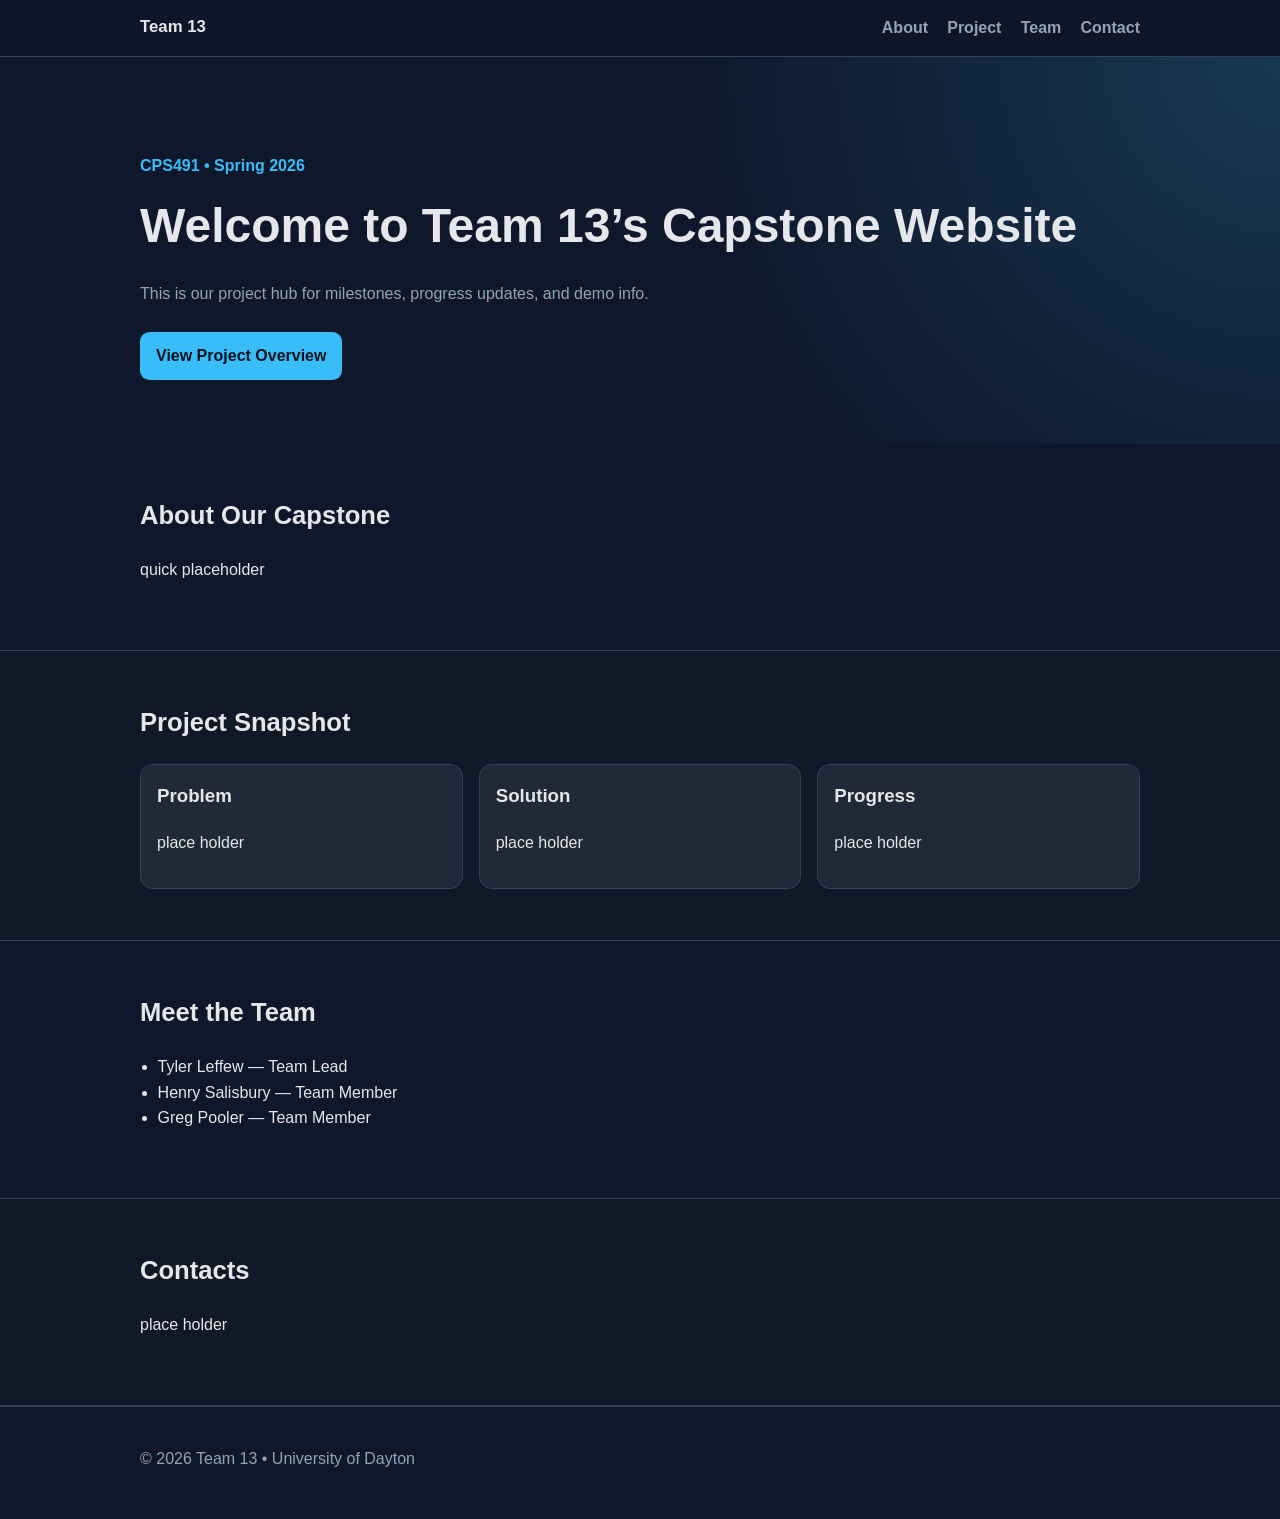
==== index.html @ 310ecde4 "Basic layout with placeholders" ====
<!doctype html>
<html lang="en">
  <head>
    <meta charset="UTF-8" />
    <meta name="viewport" content="width=device-width, initial-scale=1.0" />
    <title>Team 13 Capstone</title>
    <meta
      name="Society of Women Journalists Web App"
      content="Team 13 capstone project website"
    />
    <link rel="stylesheet" href="styles.css" />
  </head>
  <body>
    <header class="site-header">
      <div class="container nav-wrap">
        <a href="#home" class="brand">Team 13</a>
        <button
          class="nav-toggle"
          aria-label="Toggle navigation"
          aria-expanded="false"
        >
          ☰
        </button>
        <nav class="site-nav" id="site-nav">
          <a href="#about">About</a>
          <a href="#project">Project</a>
          <a href="#team">Team</a>
          <a href="#contact">Contact</a>
        </nav>
      </div>
    </header>

    <main id="home">
      <section class="hero">
        <div class="container">
          <p class="eyebrow">CPS491 • Spring 2026</p>
          <h1>Welcome to Team 13’s Capstone Website</h1>
          <p class="lead">
            This is our project hub for milestones, progress updates, and demo
            info.
          </p>
          <a class="cta" href="#project">View Project Overview</a>
        </div>
      </section>

      <section id="about" class="section">
        <div class="container">
          <h2>About Our Capstone</h2>
          <p>quick placeholder</p>
        </div>
      </section>

      <section id="project" class="section alt">
        <div class="container">
          <h2>Project Snapshot</h2>
          <div class="cards">
            <article class="card">
              <h3>Problem</h3>
              <p>
                place holder
              </p>
            </article>
            <article class="card">
              <h3>Solution</h3>
              <p>
                place holder
              </p>
            </article>
            <article class="card">
              <h3>Progress</h3>
              <p>
                place holder
              </p>
            </article>
          </div>
        </div>
      </section>

      <section id="team" class="section">
        <div class="container">
          <h2>Meet the Team</h2>
          <ul class="team-list">
            <li>Tyler Leffew — Team Lead</li>
            <li>Henry Salisbury — Team Member</li>
            <li>Greg Pooler — Team Member</li>
          </ul>
        </div>
      </section>

      <section id="contact" class="section alt">
        <div class="container">
          <h2>Contacts</h2>
          <p>
            place holder
          </p>
        </div>
      </section>
    </main>

    <footer class="site-footer">
      <div class="container">
        <p>© <span id="year"></span> Team 13 • University of Dayton</p>
      </div>
    </footer>

    <script src="script.js"></script>
  </body>
</html>
---- styles.css ----
:root {
  --bg: #0f172a;
  --surface: #111827;
  --text: #e5e7eb;
  --muted: #94a3b8;
  --accent: #38bdf8;
  --accent-2: #0ea5e9;
  --card: #1f2937;
  --border: #334155;
}

* {
  box-sizing: border-box;
}

html,
body {
  margin: 0;
  padding: 0;
  scroll-behavior: smooth;
}

body {
  font-family: "Segoe UI", Tahoma, Geneva, Verdana, sans-serif;
  background: var(--bg);
  color: var(--text);
  line-height: 1.6;
}

.container {
  width: min(1000px, 92%);
  margin: 0 auto;
}

.site-header {
  position: sticky;
  top: 0;
  z-index: 100;
  background: rgba(15, 23, 42, 0.95);
  border-bottom: 1px solid var(--border);
  backdrop-filter: blur(6px);
}

.nav-wrap {
  display: flex;
  align-items: center;
  justify-content: space-between;
  padding: 0.9rem 0;
}

.brand {
  color: var(--text);
  text-decoration: none;
  font-weight: 700;
  font-size: 1.05rem;
}

.site-nav {
  display: flex;
  gap: 1.2rem;
}

.site-nav a {
  color: var(--muted);
  text-decoration: none;
  font-weight: 600;
}

.site-nav a:hover {
  color: var(--accent);
}

.nav-toggle {
  display: none;
  background: transparent;
  border: 1px solid var(--border);
  color: var(--text);
  font-size: 1.1rem;
  border-radius: 0.4rem;
  padding: 0.3rem 0.55rem;
}

.hero {
  padding: 5rem 0 4rem;
  background: radial-gradient(circle at top right, rgba(56, 189, 248, 0.2), transparent 45%);
}

.eyebrow {
  color: var(--accent);
  margin-bottom: 0.6rem;
  font-weight: 700;
}

.hero h1 {
  font-size: clamp(1.8rem, 5vw, 3rem);
  margin: 0 0 0.8rem;
}

.lead {
  color: var(--muted);
  max-width: 640px;
  margin-bottom: 1.6rem;
}

.cta {
  display: inline-block;
  background: var(--accent);
  color: #00141f;
  text-decoration: none;
  font-weight: 700;
  padding: 0.7rem 1rem;
  border-radius: 0.6rem;
}

.cta:hover {
  background: var(--accent-2);
}

.section {
  padding: 3.2rem 0;
}

.section.alt {
  background: var(--surface);
  border-top: 1px solid var(--border);
  border-bottom: 1px solid var(--border);
}

.section h2 {
  margin-top: 0;
  font-size: 1.6rem;
}

.cards {
  display: grid;
  grid-template-columns: repeat(auto-fit, minmax(220px, 1fr));
  gap: 1rem;
  margin-top: 1rem;
}

.card {
  background: var(--card);
  border: 1px solid var(--border);
  border-radius: 0.8rem;
  padding: 1rem;
}

.card h3 {
  margin-top: 0;
}

.team-list {
  padding-left: 1.1rem;
}

.site-footer {
  border-top: 1px solid var(--border);
  padding: 1.4rem 0 2rem;
  color: var(--muted);
}

@media (max-width: 760px) {
  .nav-toggle {
    display: inline-block;
  }

  .site-nav {
    position: absolute;
    right: 4%;
    top: 62px;
    flex-direction: column;
    background: var(--surface);
    border: 1px solid var(--border);
    border-radius: 0.6rem;
    padding: 0.8rem;
    min-width: 180px;
    display: none;
  }

  .site-nav.open {
    display: flex;
  }
}
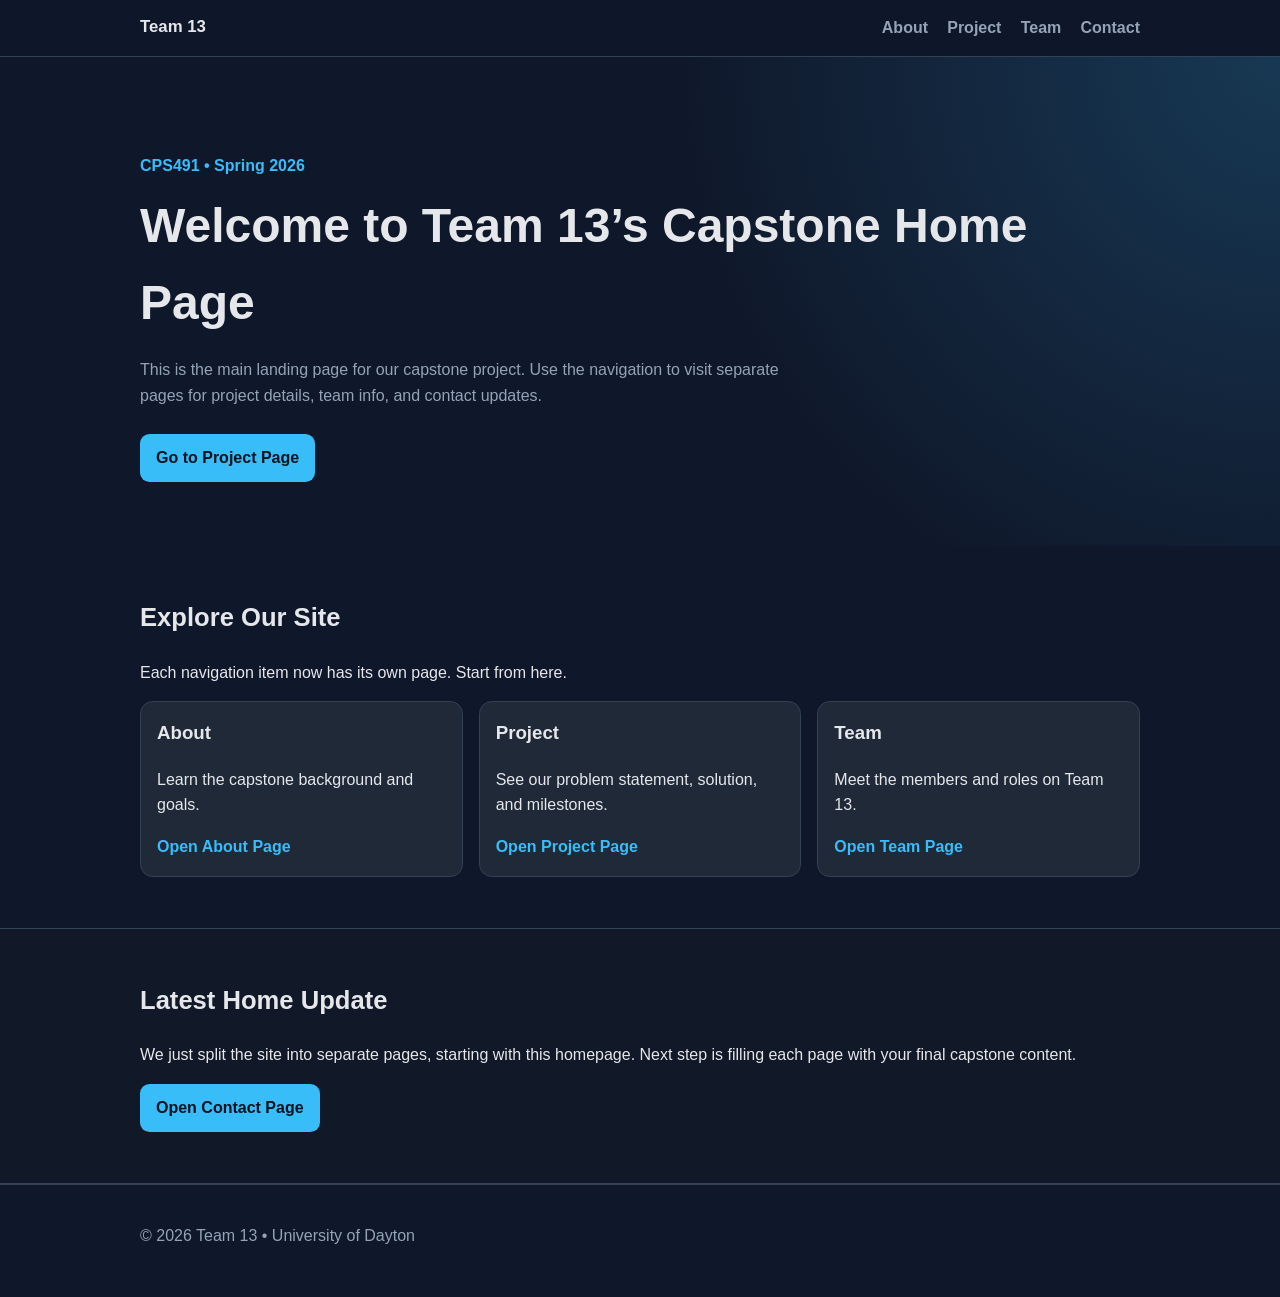
==== commit 2c7cac0d: "Homepage, and different pages for sitenav" ====
--- a/index.html
+++ b/index.html
@@ -3,17 +3,14 @@
   <head>
     <meta charset="UTF-8" />
     <meta name="viewport" content="width=device-width, initial-scale=1.0" />
-    <title>Team 13 Capstone</title>
-    <meta
-      name="Society of Women Journalists Web App"
-      content="Team 13 capstone project website"
-    />
+    <title>Team 13 Capstone | Home</title>
+    <meta name="description" content="Team 13 capstone project website" />
     <link rel="stylesheet" href="styles.css" />
   </head>
   <body>
     <header class="site-header">
       <div class="container nav-wrap">
-        <a href="#home" class="brand">Team 13</a>
+        <a href="index.html" class="brand">Team 13</a>
         <button
           class="nav-toggle"
           aria-label="Toggle navigation"
@@ -22,77 +19,61 @@
           ☰
         </button>
         <nav class="site-nav" id="site-nav">
-          <a href="#about">About</a>
-          <a href="#project">Project</a>
-          <a href="#team">Team</a>
-          <a href="#contact">Contact</a>
+          <a href="about.html">About</a>
+          <a href="project.html">Project</a>
+          <a href="team.html">Team</a>
+          <a href="contact.html">Contact</a>
         </nav>
       </div>
     </header>
 
-    <main id="home">
+    <main>
       <section class="hero">
         <div class="container">
           <p class="eyebrow">CPS491 • Spring 2026</p>
-          <h1>Welcome to Team 13’s Capstone Website</h1>
+          <h1>Welcome to Team 13’s Capstone Home Page</h1>
           <p class="lead">
-            This is our project hub for milestones, progress updates, and demo
-            info.
+            This is the main landing page for our capstone project. Use the
+            navigation to visit separate pages for project details, team info,
+            and contact updates.
           </p>
-          <a class="cta" href="#project">View Project Overview</a>
+          <a class="cta" href="project.html">Go to Project Page</a>
         </div>
       </section>
 
-      <section id="about" class="section">
+      <section class="section">
         <div class="container">
-          <h2>About Our Capstone</h2>
-          <p>quick placeholder</p>
-        </div>
-      </section>
-
-      <section id="project" class="section alt">
-        <div class="container">
-          <h2>Project Snapshot</h2>
+          <h2>Explore Our Site</h2>
+          <p>Each navigation item now has its own page. Start from here.</p>
           <div class="cards">
             <article class="card">
-              <h3>Problem</h3>
-              <p>
-                place holder
-              </p>
+              <h3>About</h3>
+              <p>Learn the capstone background and goals.</p>
+              <a href="about.html">Open About Page</a>
             </article>
             <article class="card">
-              <h3>Solution</h3>
-              <p>
-                place holder
-              </p>
+              <h3>Project</h3>
+              <p>See our problem statement, solution, and milestones.</p>
+              <a href="project.html">Open Project Page</a>
             </article>
             <article class="card">
-              <h3>Progress</h3>
-              <p>
-                place holder
-              </p>
+              <h3>Team</h3>
+              <p>Meet the members and roles on Team 13.</p>
+              <a href="team.html">Open Team Page</a>
             </article>
           </div>
         </div>
       </section>
 
-      <section id="team" class="section">
+      <section class="section alt">
         <div class="container">
-          <h2>Meet the Team</h2>
-          <ul class="team-list">
-            <li>Tyler Leffew — Team Lead</li>
-            <li>Henry Salisbury — Team Member</li>
-            <li>Greg Pooler — Team Member</li>
-          </ul>
-        </div>
-      </section>
-
-      <section id="contact" class="section alt">
-        <div class="container">
-          <h2>Contacts</h2>
+          <h2>Latest Home Update</h2>
           <p>
-            place holder
+            We just split the site into separate pages, starting with this
+            homepage. Next step is filling each page with your final capstone
+            content.
           </p>
+          <a class="cta" href="contact.html">Open Contact Page</a>
         </div>
       </section>
     </main>
--- a/styles.css
+++ b/styles.css
@@ -82,7 +82,11 @@
 
 .hero {
   padding: 5rem 0 4rem;
-  background: radial-gradient(circle at top right, rgba(56, 189, 248, 0.2), transparent 45%);
+  background: radial-gradient(
+    circle at top right,
+    rgba(56, 189, 248, 0.2),
+    transparent 45%
+  );
 }
 
 .eyebrow {
@@ -149,6 +153,16 @@
   margin-top: 0;
 }
 
+.card a {
+  color: var(--accent);
+  text-decoration: none;
+  font-weight: 600;
+}
+
+.card a:hover {
+  color: var(--accent-2);
+}
+
 .team-list {
   padding-left: 1.1rem;
 }
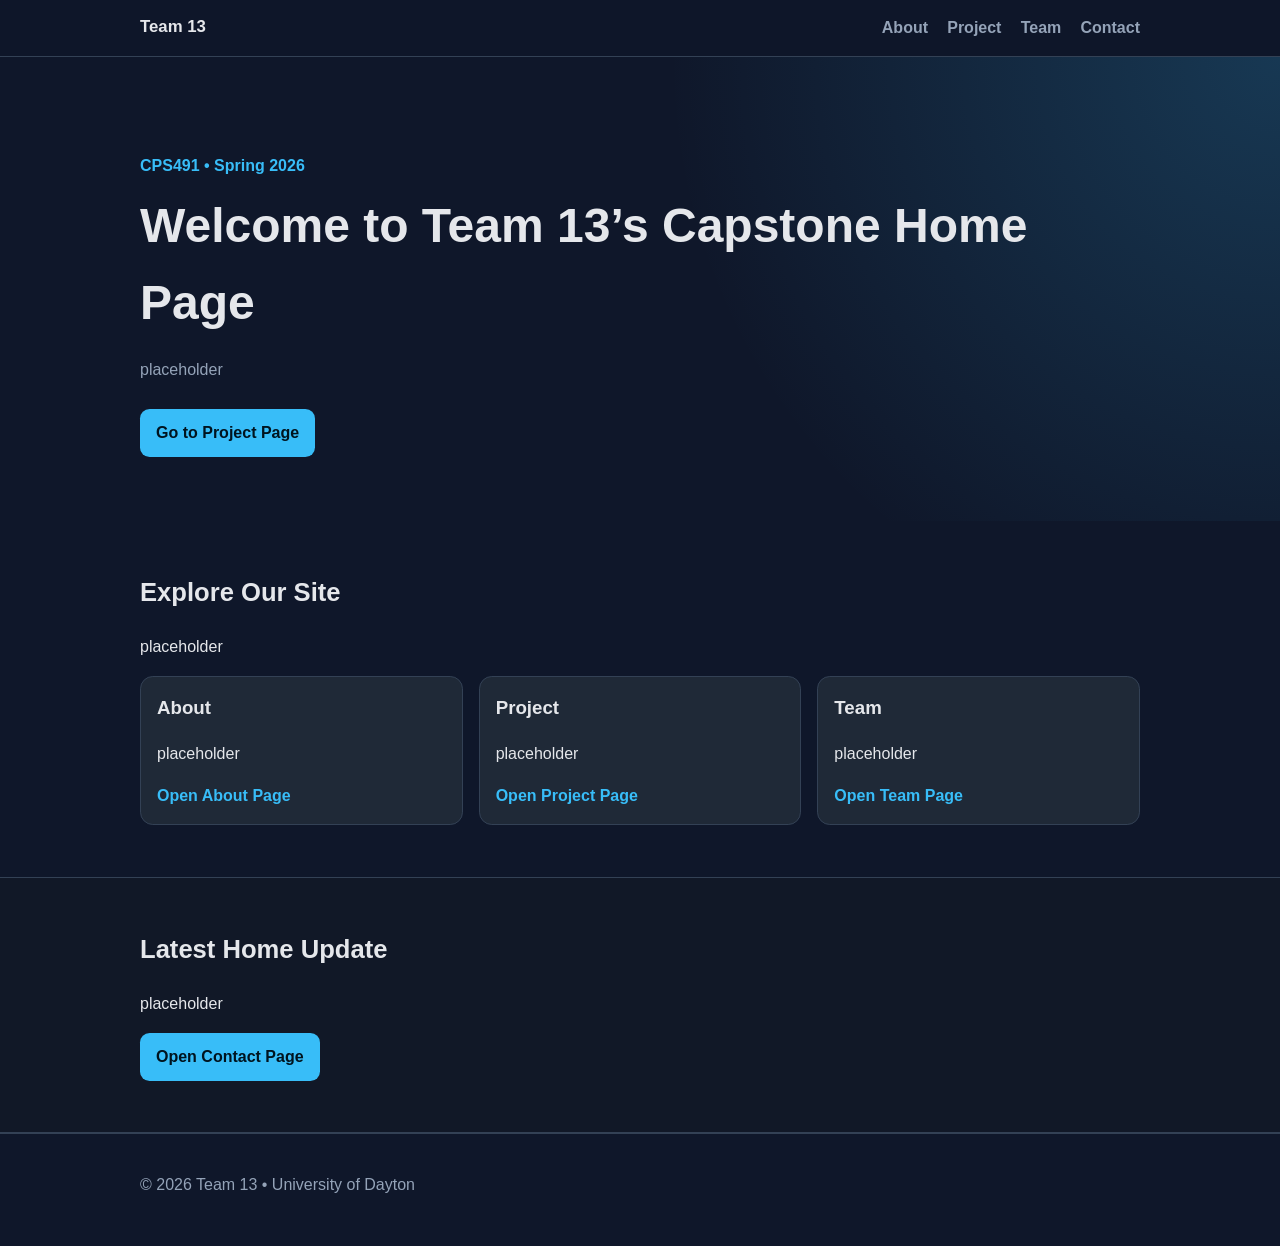
==== commit 04bf1758: "differetn pages" ====
--- a/index.html
+++ b/index.html
@@ -32,11 +32,7 @@
         <div class="container">
           <p class="eyebrow">CPS491 • Spring 2026</p>
           <h1>Welcome to Team 13’s Capstone Home Page</h1>
-          <p class="lead">
-            This is the main landing page for our capstone project. Use the
-            navigation to visit separate pages for project details, team info,
-            and contact updates.
-          </p>
+          <p class="lead">placeholder</p>
           <a class="cta" href="project.html">Go to Project Page</a>
         </div>
       </section>
@@ -44,21 +40,21 @@
       <section class="section">
         <div class="container">
           <h2>Explore Our Site</h2>
-          <p>Each navigation item now has its own page. Start from here.</p>
+          <p>placeholder</p>
           <div class="cards">
             <article class="card">
               <h3>About</h3>
-              <p>Learn the capstone background and goals.</p>
+              <p>placeholder</p>
               <a href="about.html">Open About Page</a>
             </article>
             <article class="card">
               <h3>Project</h3>
-              <p>See our problem statement, solution, and milestones.</p>
+              <p>placeholder</p>
               <a href="project.html">Open Project Page</a>
             </article>
             <article class="card">
               <h3>Team</h3>
-              <p>Meet the members and roles on Team 13.</p>
+              <p>placeholder</p>
               <a href="team.html">Open Team Page</a>
             </article>
           </div>
@@ -68,11 +64,7 @@
       <section class="section alt">
         <div class="container">
           <h2>Latest Home Update</h2>
-          <p>
-            We just split the site into separate pages, starting with this
-            homepage. Next step is filling each page with your final capstone
-            content.
-          </p>
+          <p>placeholder</p>
           <a class="cta" href="contact.html">Open Contact Page</a>
         </div>
       </section>
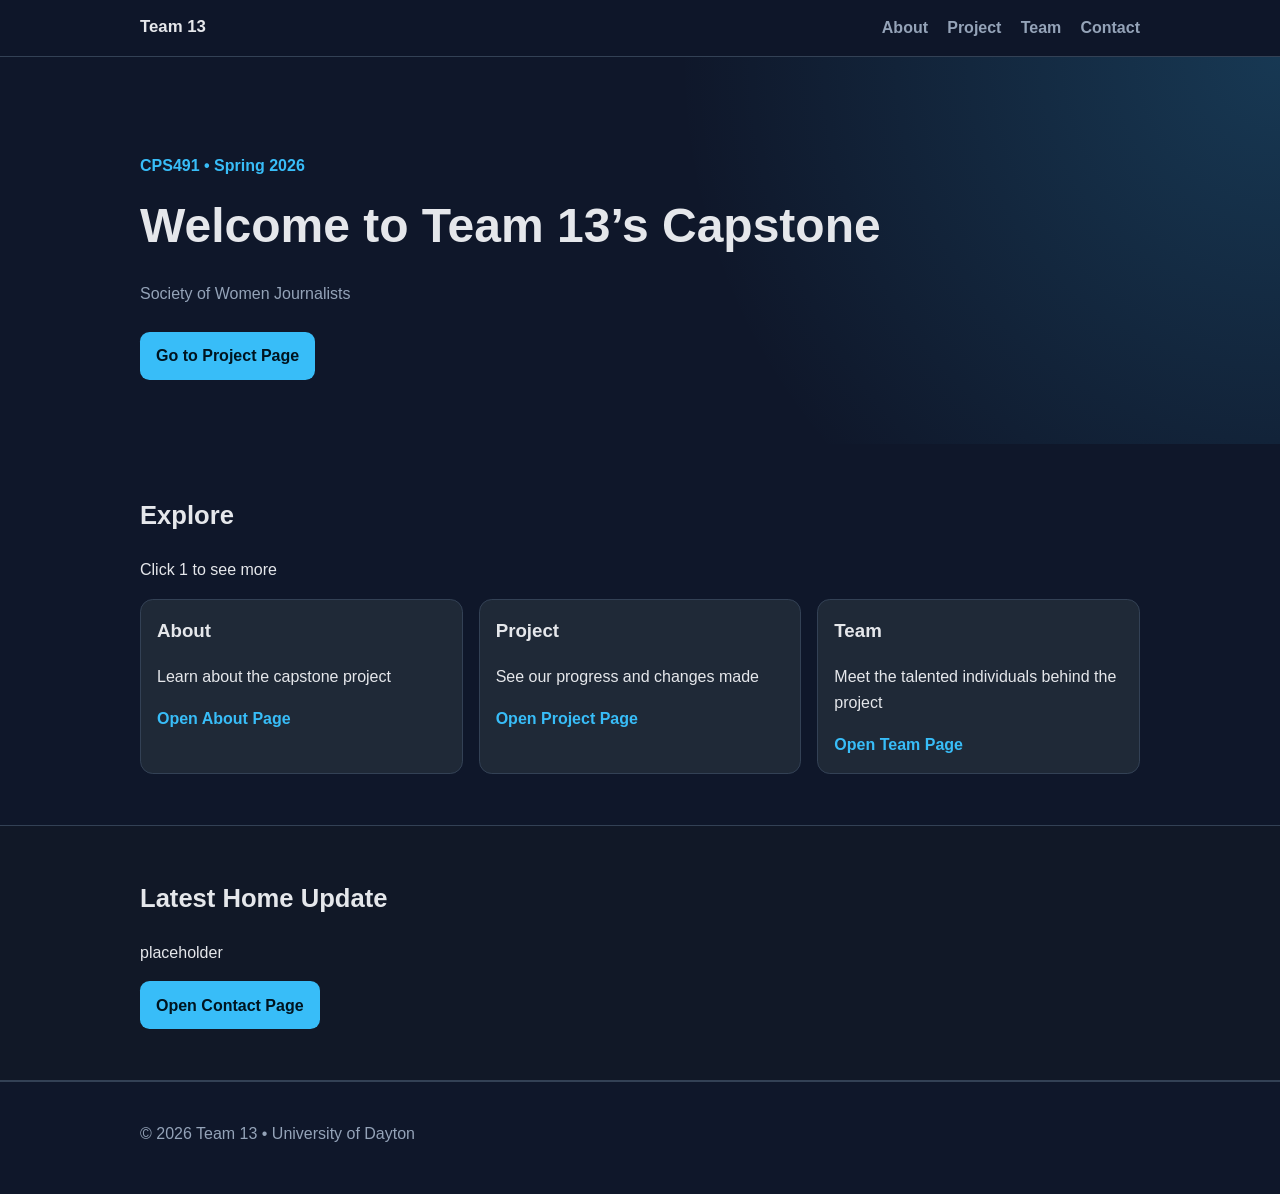
==== commit 0cba4590: "Website changes" ====
--- a/index.html
+++ b/index.html
@@ -31,30 +31,30 @@
       <section class="hero">
         <div class="container">
           <p class="eyebrow">CPS491 • Spring 2026</p>
-          <h1>Welcome to Team 13’s Capstone Home Page</h1>
-          <p class="lead">placeholder</p>
+          <h1>Welcome to Team 13’s Capstone</h1>
+          <p class="lead">Society of Women Journalists</p>
           <a class="cta" href="project.html">Go to Project Page</a>
         </div>
       </section>
 
       <section class="section">
         <div class="container">
-          <h2>Explore Our Site</h2>
-          <p>placeholder</p>
+          <h2>Explore</h2>
+          <p>Click 1 to see more </p>
           <div class="cards">
             <article class="card">
               <h3>About</h3>
-              <p>placeholder</p>
+              <p>Learn about the capstone project</p>
               <a href="about.html">Open About Page</a>
             </article>
             <article class="card">
               <h3>Project</h3>
-              <p>placeholder</p>
+              <p>See our progress and changes made</p>
               <a href="project.html">Open Project Page</a>
             </article>
             <article class="card">
               <h3>Team</h3>
-              <p>placeholder</p>
+              <p>Meet the talented individuals behind the project</p>
               <a href="team.html">Open Team Page</a>
             </article>
           </div>
--- a/styles.css
+++ b/styles.css
@@ -1,3 +1,7 @@
+/* styles.css was the only file where I used predicitive text to write code with a little bit of AI,
+but I made sure to review and look over the code so I understand it.*/
+
+
 :root {
   --bg: #0f172a;
   --surface: #111827;
@@ -164,7 +168,60 @@
 }
 
 .team-list {
-  padding-left: 1.1rem;
+  list-style: none;
+  padding-left: 0;
+  margin: 0 0 1.5rem;
+}
+
+.team-item {
+  margin: 0.75rem 0;
+}
+
+.team-item-featured {
+  display: flex;
+  align-items: center;
+  gap: 0.75rem;
+}
+
+.team-photo {
+  width: 64px;
+  height: 64px;
+  object-fit: cover;
+  border-radius: 999px;
+  border: 1px solid var(--border);
+}
+
+.team-cards {
+  margin-bottom: 1.5rem;
+}
+
+.member-card {
+  text-align: center;
+}
+
+.member-card h2 {
+  font-size: 1.1rem;
+  margin: 0.75rem 0 0.4rem;
+}
+
+.member-card p {
+  margin: 0;
+  color: var(--muted);
+}
+
+.member-photo {
+  width: 120px;
+  height: 120px;
+  object-fit: cover;
+  object-position: center top;
+  border-radius: 999px;
+  border: 1px solid var(--border);
+  display: block;
+  margin: 0 auto;
+}
+
+.tyler-photo {
+  object-position: center 30%;
 }
 
 .site-footer {
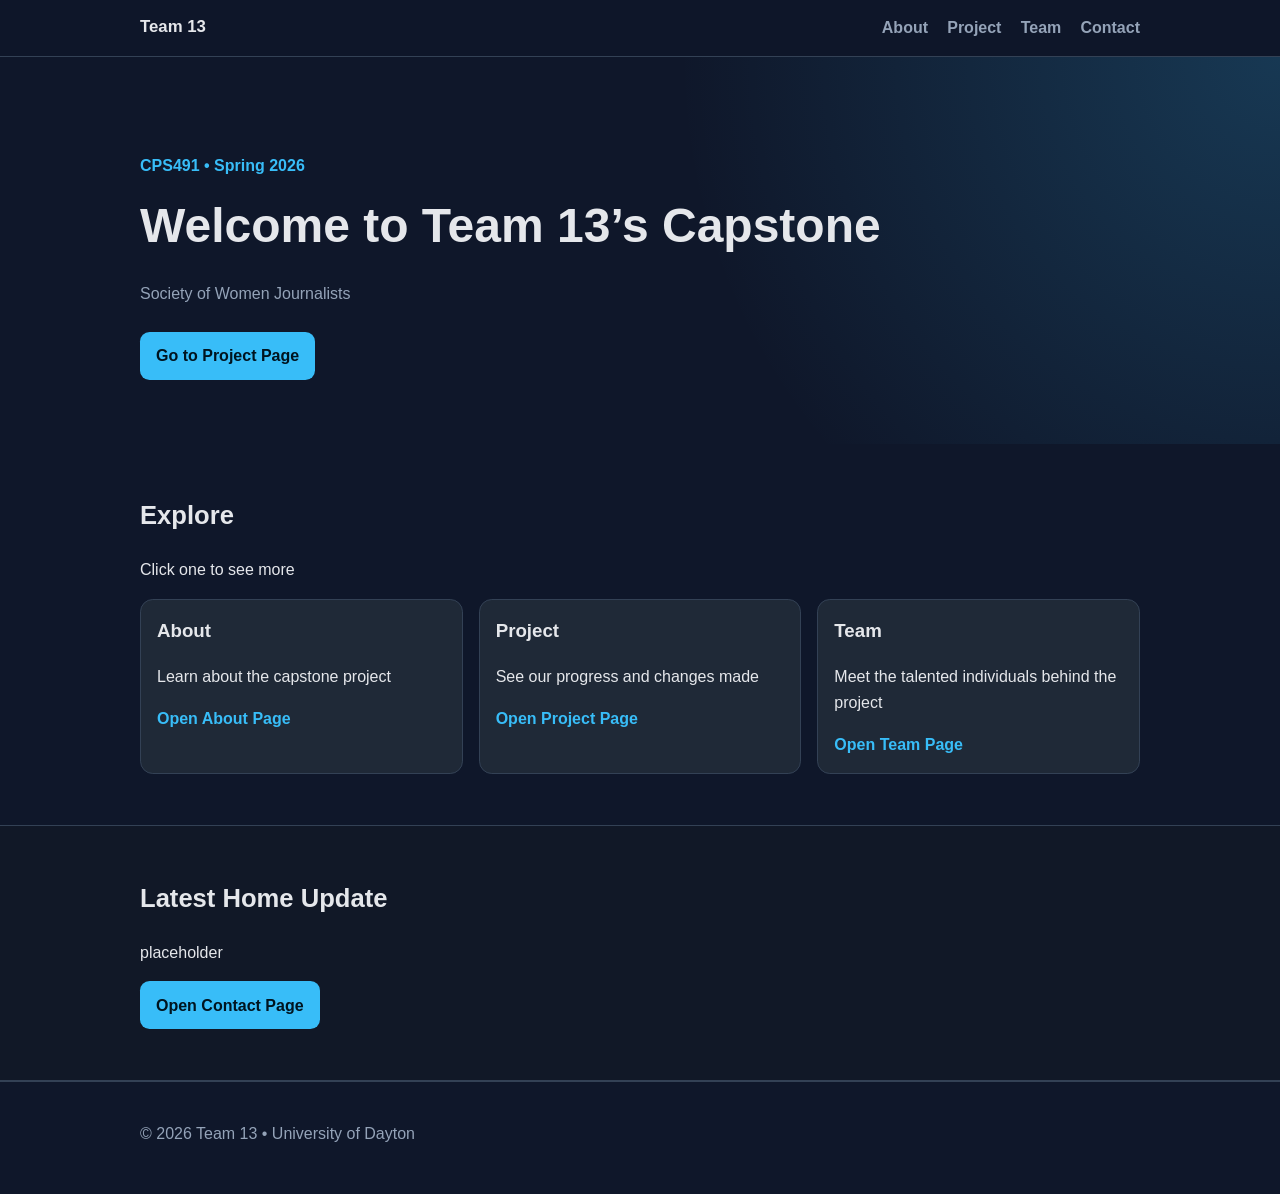
==== commit 4c8efb6f: "About" ====
--- a/index.html
+++ b/index.html
@@ -40,7 +40,7 @@
       <section class="section">
         <div class="container">
           <h2>Explore</h2>
-          <p>Click 1 to see more </p>
+          <p>Click one to see more </p>
           <div class="cards">
             <article class="card">
               <h3>About</h3>
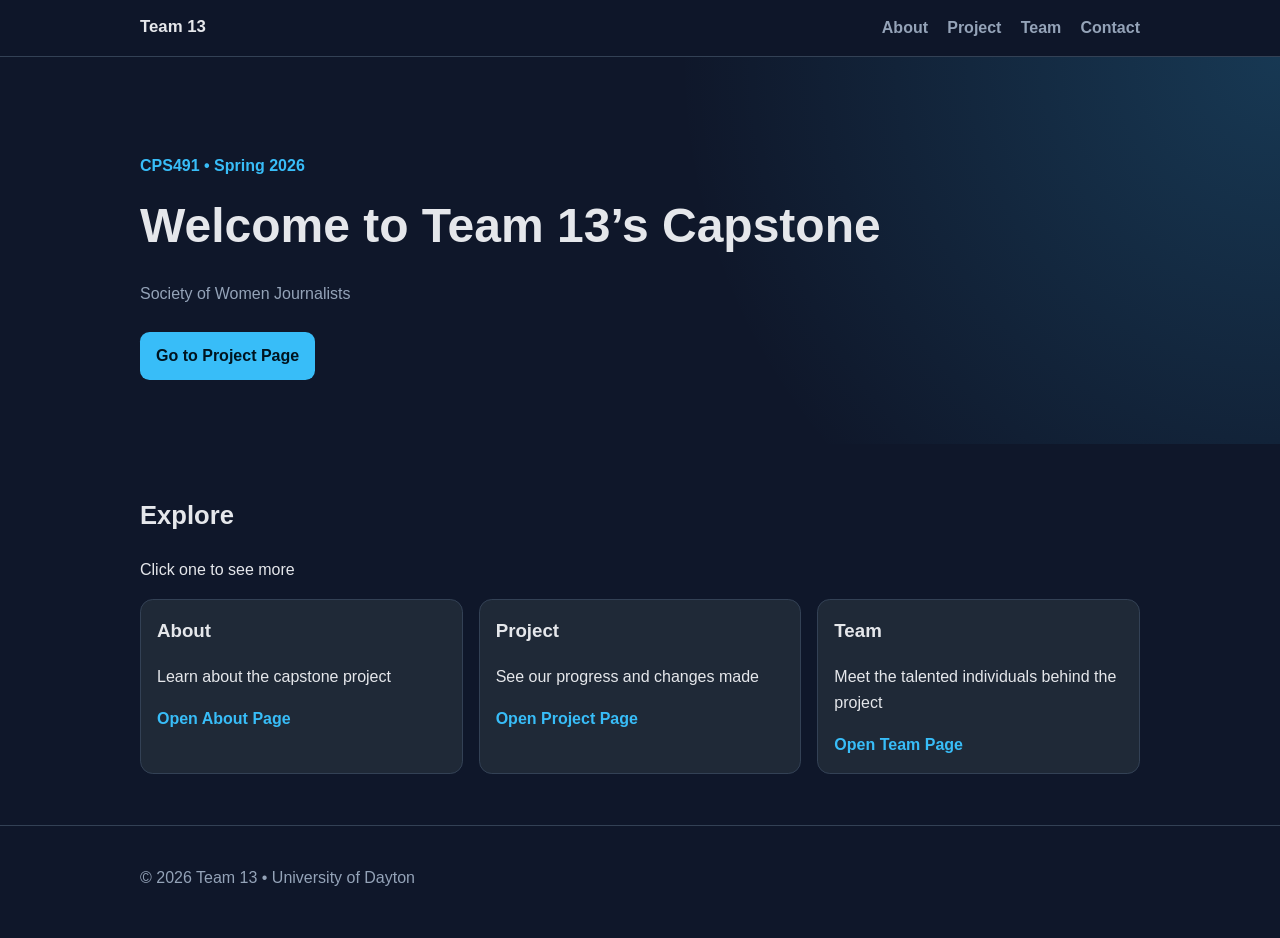
==== commit 03784047: "project" ====
--- a/index.html
+++ b/index.html
@@ -60,14 +60,6 @@
           </div>
         </div>
       </section>
-
-      <section class="section alt">
-        <div class="container">
-          <h2>Latest Home Update</h2>
-          <p>placeholder</p>
-          <a class="cta" href="contact.html">Open Contact Page</a>
-        </div>
-      </section>
     </main>
 
     <footer class="site-footer">
--- a/styles.css
+++ b/styles.css
@@ -1,6 +1,5 @@
 /* styles.css was the only file where I used predicitive text to write code with a little bit of AI,
 but I made sure to review and look over the code so I understand it.*/
-
 
 :root {
   --bg: #0f172a;
@@ -228,6 +227,224 @@
   border-top: 1px solid var(--border);
   padding: 1.4rem 0 2rem;
   color: var(--muted);
+}
+
+.project-page {
+  background:
+    radial-gradient(
+      circle at 90% 10%,
+      rgba(14, 165, 233, 0.2),
+      transparent 32%
+    ),
+    radial-gradient(
+      circle at 10% 40%,
+      rgba(56, 189, 248, 0.14),
+      transparent 38%
+    );
+}
+
+.project-hero {
+  padding-bottom: 2.4rem;
+}
+
+.project-timeline-section {
+  padding-top: 1rem;
+}
+
+.sprint-flow-section {
+  padding-top: 0.8rem;
+  padding-bottom: 1.6rem;
+}
+
+.sprint-flow {
+  display: flex;
+  align-items: stretch;
+  justify-content: center;
+  gap: 1rem;
+}
+
+.flow-box {
+  flex: 1;
+  min-width: 0;
+  background: linear-gradient(
+    165deg,
+    rgba(31, 41, 55, 0.96),
+    rgba(17, 24, 39, 0.9)
+  );
+  border: 1px solid var(--border);
+  border-radius: 0.9rem;
+  padding: 1rem 1.1rem;
+}
+
+.flow-box h2 {
+  margin: 0.2rem 0 0.5rem;
+  font-size: clamp(1.05rem, 2.8vw, 1.3rem);
+}
+
+.flow-box p {
+  margin: 0;
+}
+
+.sprint-zero-box {
+  border-color: rgba(56, 189, 248, 0.85);
+  box-shadow: 0 0 0 1px rgba(56, 189, 248, 0.2);
+}
+
+.image-drop-box {
+  border-style: dashed;
+  border-color: rgba(148, 163, 184, 0.7);
+}
+
+.sprint-image-grid {
+  margin-top: 0.7rem;
+  display: grid;
+  grid-template-columns: repeat(3, minmax(0, 1fr));
+  gap: 0.7rem;
+}
+
+.sprint-image-card {
+  margin: 0;
+  border: 1px dashed rgba(148, 163, 184, 0.7);
+  border-radius: 0.7rem;
+  overflow: hidden;
+  background: rgba(15, 23, 42, 0.55);
+}
+
+.sprint-image-card img {
+  width: 100%;
+  height: 120px;
+  display: block;
+  object-fit: cover;
+}
+
+.sprint-image-card figcaption {
+  font-size: 0.82rem;
+  color: var(--muted);
+  text-align: center;
+  padding: 0.38rem 0.5rem;
+}
+
+.flow-arrow {
+  position: relative;
+  width: 60px;
+  flex: 0 0 60px;
+}
+
+.flow-arrow::before {
+  content: "";
+  position: absolute;
+  top: 50%;
+  left: 10%;
+  width: 74%;
+  height: 2px;
+  background: var(--accent);
+  transform: translateY(-50%);
+}
+
+.flow-arrow::after {
+  content: "";
+  position: absolute;
+  top: 50%;
+  right: 8%;
+  width: 12px;
+  height: 12px;
+  border-top: 2px solid var(--accent);
+  border-right: 2px solid var(--accent);
+  transform: translateY(-50%) rotate(45deg);
+}
+
+.project-timeline {
+  list-style: none;
+  margin: 0;
+  padding: 0.5rem 0 0.5rem 1.2rem;
+  border-left: 2px solid rgba(56, 189, 248, 0.35);
+}
+
+.timeline-item {
+  position: relative;
+  margin: 0 0 1.3rem;
+  padding-left: 1.4rem;
+}
+
+.timeline-dot {
+  position: absolute;
+  left: -0.54rem;
+  top: 1.05rem;
+  width: 0.95rem;
+  height: 0.95rem;
+  border-radius: 50%;
+  background: #334155;
+  border: 2px solid #1e293b;
+}
+
+.timeline-card {
+  background: linear-gradient(
+    165deg,
+    rgba(31, 41, 55, 0.95),
+    rgba(17, 24, 39, 0.9)
+  );
+  border: 1px solid var(--border);
+  border-radius: 0.85rem;
+  padding: 1rem 1.1rem;
+}
+
+.timeline-card h2 {
+  margin: 0.2rem 0 0.5rem;
+  font-size: clamp(1.1rem, 3vw, 1.35rem);
+}
+
+.timeline-card p {
+  margin: 0;
+}
+
+.timeline-meta {
+  margin: 0;
+  font-size: 0.82rem;
+  letter-spacing: 0.08em;
+  text-transform: uppercase;
+  color: var(--muted);
+}
+
+.timeline-item.complete .timeline-dot {
+  background: var(--accent);
+  border-color: rgba(14, 165, 233, 0.9);
+}
+
+.timeline-item.upcoming .timeline-dot {
+  background: #1f2937;
+  border-color: #334155;
+}
+
+.timeline-item.active .timeline-card {
+  border-color: rgba(56, 189, 248, 0.95);
+  box-shadow:
+    0 0 0 1px rgba(56, 189, 248, 0.28),
+    0 0 26px rgba(14, 165, 233, 0.3);
+}
+
+.timeline-item.active .timeline-meta {
+  color: var(--accent);
+}
+
+.timeline-item.active .timeline-dot {
+  background: #7dd3fc;
+  border-color: #38bdf8;
+  box-shadow: 0 0 0 0 rgba(56, 189, 248, 0.75);
+  animation: timelinePulse 1.9s ease-out infinite;
+}
+
+@keyframes timelinePulse {
+  0% {
+    box-shadow: 0 0 0 0 rgba(56, 189, 248, 0.75);
+  }
+
+  70% {
+    box-shadow: 0 0 0 14px rgba(56, 189, 248, 0);
+  }
+
+  100% {
+    box-shadow: 0 0 0 0 rgba(56, 189, 248, 0);
+  }
 }
 
 @media (max-width: 760px) {
@@ -251,4 +468,48 @@
   .site-nav.open {
     display: flex;
   }
-}
+
+  .project-timeline {
+    padding-left: 1rem;
+  }
+
+  .timeline-item {
+    padding-left: 1.2rem;
+  }
+
+  .sprint-flow {
+    flex-direction: column;
+    align-items: stretch;
+  }
+
+  .flow-arrow {
+    width: 100%;
+    height: 36px;
+    flex: 0 0 auto;
+  }
+
+  .flow-arrow::before {
+    top: 25%;
+    left: 50%;
+    width: 2px;
+    height: 70%;
+    transform: translateX(-50%);
+  }
+
+  .flow-arrow::after {
+    top: 90%;
+    left: 50%;
+    right: auto;
+    transform: translate(-50%, -50%) rotate(135deg);
+  }
+
+  .sprint-image-grid {
+    grid-template-columns: repeat(2, minmax(0, 1fr));
+  }
+}
+
+@media (max-width: 500px) {
+  .sprint-image-grid {
+    grid-template-columns: 1fr;
+  }
+}
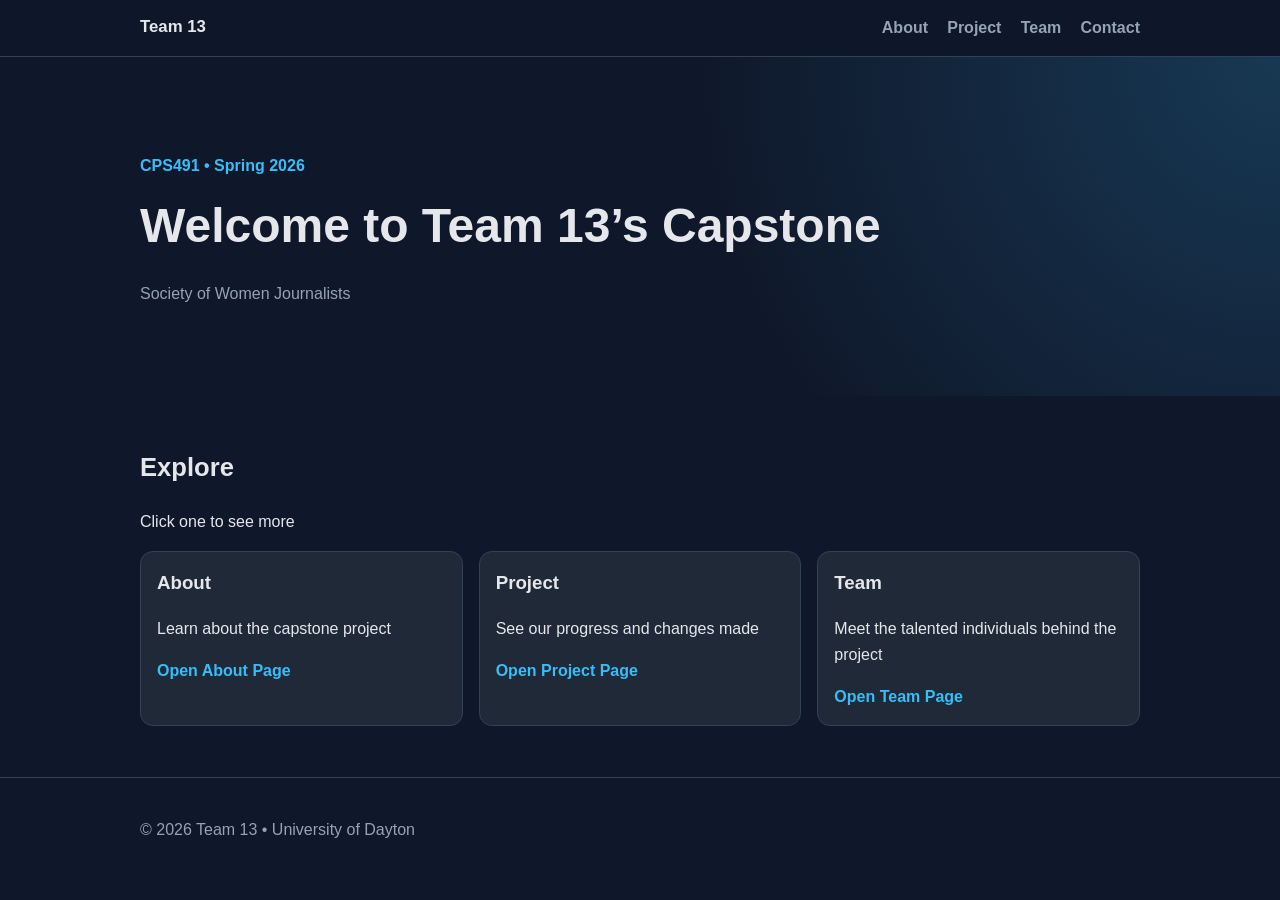
==== commit de948bef: "fix project" ====
--- a/index.html
+++ b/index.html
@@ -33,7 +33,6 @@
           <p class="eyebrow">CPS491 • Spring 2026</p>
           <h1>Welcome to Team 13’s Capstone</h1>
           <p class="lead">Society of Women Journalists</p>
-          <a class="cta" href="project.html">Go to Project Page</a>
         </div>
       </section>
 
--- a/styles.css
+++ b/styles.css
@@ -1,4 +1,4 @@
-/* styles.css was the only file where I used predicitive text to write code with a little bit of AI,
+/* styles.css was the only file where I used predicitive text to write code with a the help of AI,
 but I made sure to review and look over the code so I understand it.*/
 
 :root {
@@ -258,14 +258,16 @@
 
 .sprint-flow {
   display: flex;
-  align-items: stretch;
-  justify-content: center;
+  align-items: center;
+  justify-content: flex-start;
+  flex-wrap: nowrap;
+  overflow-x: auto;
   gap: 1rem;
+  padding-bottom: 0.2rem;
 }
 
 .flow-box {
-  flex: 1;
-  min-width: 0;
+  flex: 0 0 auto;
   background: linear-gradient(
     165deg,
     rgba(31, 41, 55, 0.96),
@@ -285,43 +287,28 @@
   margin: 0;
 }
 
+.description-box {
+  width: min(500px, 100%);
+}
+
 .sprint-zero-box {
   border-color: rgba(56, 189, 248, 0.85);
   box-shadow: 0 0 0 1px rgba(56, 189, 248, 0.2);
 }
 
-.image-drop-box {
+.flow-image-box {
+  width: 220px;
   border-style: dashed;
   border-color: rgba(148, 163, 184, 0.7);
-}
-
-.sprint-image-grid {
-  margin-top: 0.7rem;
-  display: grid;
-  grid-template-columns: repeat(3, minmax(0, 1fr));
-  gap: 0.7rem;
-}
-
-.sprint-image-card {
-  margin: 0;
-  border: 1px dashed rgba(148, 163, 184, 0.7);
-  border-radius: 0.7rem;
-  overflow: hidden;
-  background: rgba(15, 23, 42, 0.55);
-}
-
-.sprint-image-card img {
+  padding: 0.4rem;
+}
+
+.flow-image-box img {
   width: 100%;
-  height: 120px;
+  height: 140px;
   display: block;
   object-fit: cover;
-}
-
-.sprint-image-card figcaption {
-  font-size: 0.82rem;
-  color: var(--muted);
-  text-align: center;
-  padding: 0.38rem 0.5rem;
+  border-radius: 0.55rem;
 }
 
 .flow-arrow {
@@ -480,6 +467,7 @@
   .sprint-flow {
     flex-direction: column;
     align-items: stretch;
+    overflow-x: visible;
   }
 
   .flow-arrow {
@@ -503,13 +491,8 @@
     transform: translate(-50%, -50%) rotate(135deg);
   }
 
-  .sprint-image-grid {
-    grid-template-columns: repeat(2, minmax(0, 1fr));
-  }
-}
-
-@media (max-width: 500px) {
-  .sprint-image-grid {
-    grid-template-columns: 1fr;
-  }
-}
+  .description-box,
+  .flow-image-box {
+    width: 100%;
+  }
+}
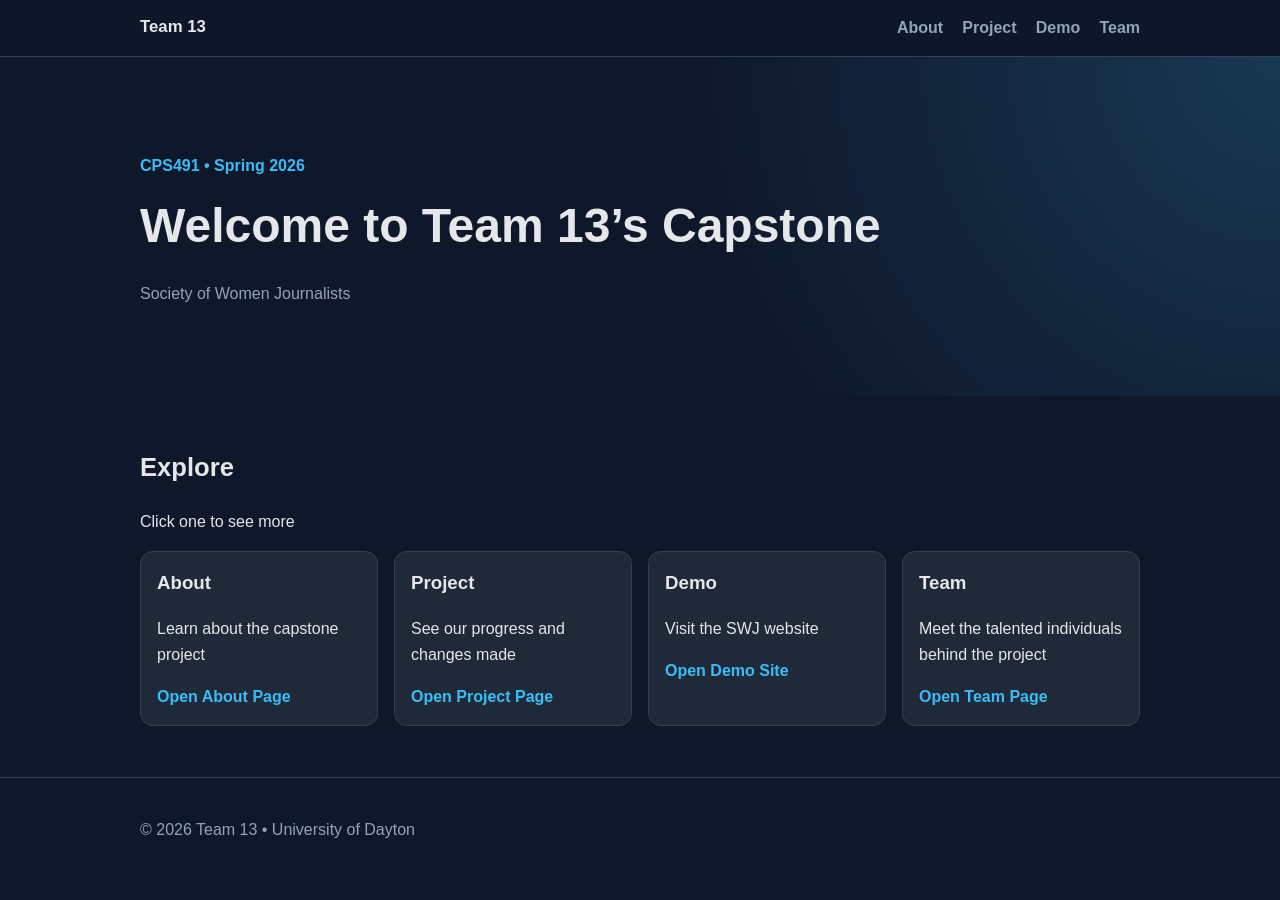
==== commit cb1dc11c: "Finalize" ====
--- a/index.html
+++ b/index.html
@@ -21,8 +21,8 @@
         <nav class="site-nav" id="site-nav">
           <a href="about.html">About</a>
           <a href="project.html">Project</a>
+          <a href="https://www.swj1894.org/">Demo</a>
           <a href="team.html">Team</a>
-          <a href="contact.html">Contact</a>
         </nav>
       </div>
     </header>
@@ -39,7 +39,7 @@
       <section class="section">
         <div class="container">
           <h2>Explore</h2>
-          <p>Click one to see more </p>
+          <p>Click one to see more</p>
           <div class="cards">
             <article class="card">
               <h3>About</h3>
@@ -50,6 +50,11 @@
               <h3>Project</h3>
               <p>See our progress and changes made</p>
               <a href="project.html">Open Project Page</a>
+            </article>
+            <article class="card">
+              <h3>Demo</h3>
+              <p>Visit the SWJ website</p>
+              <a href="https://www.swj1894.org/">Open Demo Site</a>
             </article>
             <article class="card">
               <h3>Team</h3>
--- a/styles.css
+++ b/styles.css
@@ -138,6 +138,14 @@
   font-size: 1.6rem;
 }
 
+.section-heading {
+  margin-bottom: 1rem;
+}
+
+.section-heading h2 {
+  margin-bottom: 0.25rem;
+}
+
 .cards {
   display: grid;
   grid-template-columns: repeat(auto-fit, minmax(220px, 1fr));
@@ -164,6 +172,147 @@
 
 .card a:hover {
   color: var(--accent-2);
+}
+
+.commits-section {
+  padding-top: 1rem;
+}
+
+.commit-timeline {
+  list-style: none;
+  margin: 0;
+  padding: 0;
+  display: grid;
+  gap: 1rem;
+  position: relative;
+}
+
+.commit-timeline::before {
+  content: "";
+  position: absolute;
+  left: 1.2rem;
+  top: 0.2rem;
+  bottom: 0.2rem;
+  width: 2px;
+  background: linear-gradient(
+    to bottom,
+    rgba(56, 189, 248, 0.25),
+    rgba(56, 189, 248, 0.55),
+    rgba(56, 189, 248, 0.25)
+  );
+}
+
+.commit-step {
+  position: relative;
+  padding-left: 3rem;
+}
+
+.commit-step::before {
+  content: "";
+  position: absolute;
+  left: 0.82rem;
+  top: 1.2rem;
+  width: 0.85rem;
+  height: 0.85rem;
+  border-radius: 50%;
+  background: var(--accent);
+  box-shadow: 0 0 0 5px rgba(56, 189, 248, 0.12);
+}
+
+.commit-card {
+  background: linear-gradient(
+    165deg,
+    rgba(31, 41, 55, 0.97),
+    rgba(17, 24, 39, 0.92)
+  );
+  border: 1px solid var(--border);
+  border-radius: 1rem;
+  overflow: hidden;
+  box-shadow: 0 12px 28px rgba(2, 6, 23, 0.22);
+}
+
+.commit-card[open] {
+  border-color: rgba(56, 189, 248, 0.65);
+  box-shadow:
+    0 0 0 1px rgba(56, 189, 248, 0.18),
+    0 18px 36px rgba(2, 6, 23, 0.28);
+}
+
+.commit-card summary {
+  list-style: none;
+  cursor: pointer;
+  display: grid;
+  grid-template-columns: auto auto 1fr auto;
+  gap: 0.7rem;
+  align-items: center;
+  padding: 1rem 1.1rem;
+  user-select: none;
+}
+
+.commit-card summary::-webkit-details-marker {
+  display: none;
+}
+
+.commit-card summary::after {
+  content: "+";
+  color: var(--accent);
+  font-size: 1.4rem;
+  font-weight: 700;
+  line-height: 1;
+}
+
+.commit-card[open] summary::after {
+  content: "−";
+}
+
+.commit-date,
+.commit-author {
+  display: inline-flex;
+  align-items: center;
+  border-radius: 999px;
+  padding: 0.2rem 0.55rem;
+  font-size: 0.78rem;
+  font-weight: 700;
+  letter-spacing: 0.04em;
+}
+
+.commit-date {
+  background: rgba(56, 189, 248, 0.12);
+  color: var(--accent);
+  border: 1px solid rgba(56, 189, 248, 0.25);
+}
+
+.commit-author {
+  background: rgba(148, 163, 184, 0.1);
+  color: var(--text);
+  border: 1px solid rgba(148, 163, 184, 0.18);
+}
+
+.commit-title {
+  font-weight: 700;
+  color: var(--text);
+}
+
+.commit-body {
+  padding: 0 1.1rem 1rem 1.1rem;
+  color: var(--muted);
+}
+
+.commit-body p {
+  margin: 0 0 0.75rem;
+}
+
+.commit-body ul {
+  margin: 0;
+  padding-left: 1.2rem;
+}
+
+.commit-body li + li {
+  margin-top: 0.45rem;
+}
+
+.commit-body li::marker {
+  color: var(--accent);
 }
 
 .team-list {
@@ -227,6 +376,69 @@
   border-top: 1px solid var(--border);
   padding: 1.4rem 0 2rem;
   color: var(--muted);
+}
+
+.click-to-enlarge {
+  cursor: zoom-in;
+  transition: transform 0.2s ease;
+}
+
+.click-to-enlarge:hover {
+  transform: scale(1.01);
+}
+
+body.lightbox-open {
+  overflow: hidden;
+}
+
+.image-lightbox {
+  position: fixed;
+  inset: 0;
+  background: rgba(2, 6, 23, 0.88);
+  display: grid;
+  place-items: center;
+  padding: 1.2rem;
+  opacity: 0;
+  pointer-events: none;
+  z-index: 999;
+  transition: opacity 0.2s ease;
+}
+
+.image-lightbox.open {
+  opacity: 1;
+  pointer-events: auto;
+}
+
+.lightbox-image {
+  max-width: min(1300px, 96vw);
+  max-height: 90vh;
+  width: auto;
+  height: auto;
+  object-fit: contain;
+  border-radius: 0.55rem;
+  border: 1px solid rgba(148, 163, 184, 0.4);
+  box-shadow: 0 22px 48px rgba(2, 6, 23, 0.6);
+  background: #0b1220;
+}
+
+.lightbox-close {
+  position: absolute;
+  top: 0.9rem;
+  right: 1rem;
+  width: 42px;
+  height: 42px;
+  border-radius: 999px;
+  border: 1px solid rgba(148, 163, 184, 0.35);
+  background: rgba(15, 23, 42, 0.9);
+  color: var(--text);
+  font-size: 1.65rem;
+  line-height: 1;
+  cursor: pointer;
+}
+
+.lightbox-close:hover {
+  border-color: rgba(56, 189, 248, 0.75);
+  color: var(--accent);
 }
 
 .project-page {
@@ -243,6 +455,141 @@
     );
 }
 
+.project-tabs-section {
+  padding-top: 0;
+  padding-bottom: 0.8rem;
+}
+
+.project-tabs {
+  display: flex;
+  flex-wrap: wrap;
+  gap: 0.75rem;
+}
+
+.project-tabs a {
+  display: inline-flex;
+  align-items: center;
+  justify-content: center;
+  padding: 0.65rem 1rem;
+  border-radius: 999px;
+  border: 1px solid rgba(56, 189, 248, 0.22);
+  background: rgba(17, 24, 39, 0.85);
+  color: var(--text);
+  text-decoration: none;
+  font-weight: 700;
+}
+
+.project-tabs a:hover {
+  color: var(--accent);
+  border-color: rgba(56, 189, 248, 0.6);
+}
+
+.before-after-page {
+  background:
+    radial-gradient(
+      circle at 92% 12%,
+      rgba(14, 165, 233, 0.2),
+      transparent 34%
+    ),
+    radial-gradient(circle at 8% 35%, rgba(56, 189, 248, 0.14), transparent 40%);
+}
+
+.before-after-hero {
+  padding-bottom: 2.3rem;
+}
+
+.before-after-grid {
+  display: grid;
+  gap: 1.1rem;
+}
+
+.comparison-card {
+  background: linear-gradient(
+    165deg,
+    rgba(31, 41, 55, 0.96),
+    rgba(17, 24, 39, 0.92)
+  );
+  border: 1px solid var(--border);
+  border-radius: 1rem;
+  padding: 1rem;
+  box-shadow: 0 12px 28px rgba(2, 6, 23, 0.22);
+}
+
+.comparison-header {
+  display: flex;
+  align-items: center;
+  gap: 0.7rem;
+  flex-wrap: wrap;
+  margin-bottom: 0.8rem;
+}
+
+.comparison-header h3 {
+  margin: 0;
+}
+
+.comparison-tag {
+  display: inline-flex;
+  align-items: center;
+  border-radius: 999px;
+  padding: 0.2rem 0.55rem;
+  font-size: 0.78rem;
+  font-weight: 700;
+  letter-spacing: 0.04em;
+  background: rgba(56, 189, 248, 0.12);
+  color: var(--accent);
+  border: 1px solid rgba(56, 189, 248, 0.25);
+}
+
+.comparison-images {
+  display: grid;
+  grid-template-columns: repeat(2, minmax(0, 1fr));
+  gap: 0.8rem;
+}
+
+.comparison-panel {
+  margin: 0;
+  display: grid;
+  gap: 0.45rem;
+}
+
+.comparison-panel figcaption {
+  color: var(--muted);
+  font-weight: 700;
+  letter-spacing: 0.04em;
+  text-transform: uppercase;
+  font-size: 0.78rem;
+}
+
+.comparison-panel img,
+.comparison-placeholder {
+  width: 100%;
+  min-height: 220px;
+  border-radius: 0.7rem;
+  border: 1px dashed rgba(148, 163, 184, 0.7);
+  background: rgba(15, 23, 42, 0.45);
+}
+
+.comparison-panel img {
+  display: block;
+  height: 100%;
+  object-fit: cover;
+}
+
+.comparison-placeholder {
+  display: grid;
+  place-items: center;
+  color: var(--muted);
+  text-align: center;
+  padding: 1rem;
+  font-size: 0.95rem;
+}
+
+.comparison-note {
+  margin: 0.8rem 0 0;
+  color: var(--muted);
+  font-size: 0.93rem;
+}
+
 .project-hero {
   padding-bottom: 2.4rem;
 }
@@ -254,6 +601,53 @@
 .sprint-flow-section {
   padding-top: 0.8rem;
   padding-bottom: 1.6rem;
+}
+
+.additional-features-section {
+  padding-top: 1rem;
+}
+
+.feature-gallery {
+  display: grid;
+  grid-template-columns: repeat(auto-fit, minmax(220px, 1fr));
+  gap: 1rem;
+}
+
+.feature-subheading {
+  margin-top: 1.5rem;
+}
+
+.feature-gallery--admin {
+  margin-top: 1rem;
+}
+
+
+.feature-card {
+  margin: 0;
+  background: linear-gradient(
+    165deg,
+    rgba(31, 41, 55, 0.96),
+    rgba(17, 24, 39, 0.9)
+  );
+  border: 1px solid var(--border);
+  border-radius: 1rem;
+  padding: 0.85rem;
+  box-shadow: 0 12px 28px rgba(2, 6, 23, 0.22);
+}
+
+.feature-card img {
+  width: 100%;
+  aspect-ratio: 16 / 10;
+  object-fit: cover;
+  border-radius: 0.7rem;
+  border: 1px solid rgba(148, 163, 184, 0.35);
+  display: block;
+}
+
+.feature-card figcaption {
+  margin-top: 0.7rem;
+  color: var(--muted);
+  font-weight: 700;
 }
 
 .sprint-flow {
@@ -495,4 +889,25 @@
   .flow-image-box {
     width: 100%;
   }
-}
+
+  .commit-step {
+    padding-left: 2.35rem;
+  }
+
+  .commit-timeline::before {
+    left: 1rem;
+  }
+
+  .commit-step::before {
+    left: 0.62rem;
+  }
+
+  .commit-card summary {
+    grid-template-columns: 1fr;
+    gap: 0.45rem;
+  }
+
+  .comparison-images {
+    grid-template-columns: 1fr;
+  }
+}
